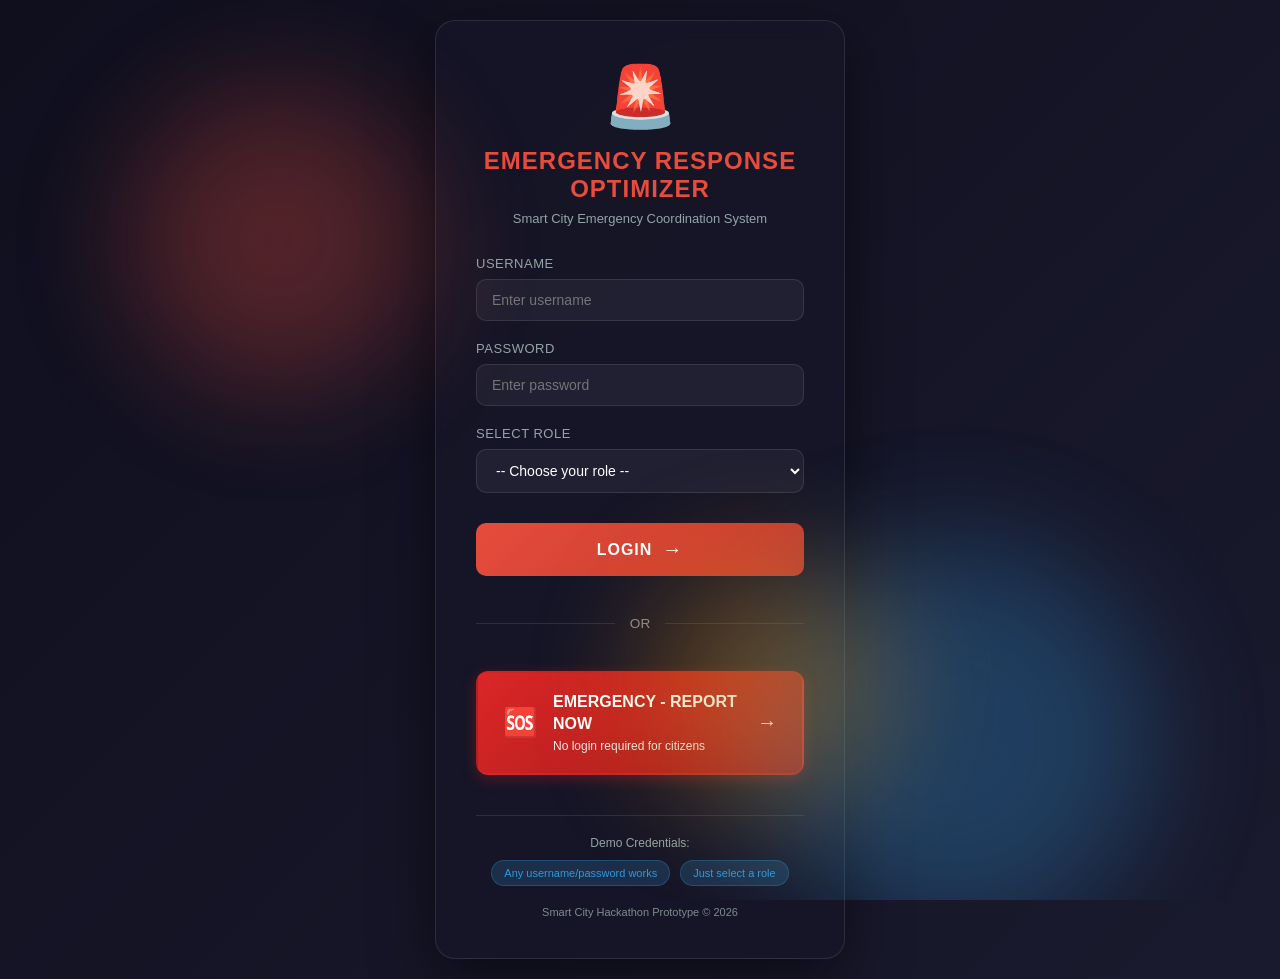
==== index.html @ ccbf9909 "Initial commit: Emergency Response Optimizer application" ====
<!DOCTYPE html>
<html lang="en">
<head>
    <meta charset="UTF-8">
    <meta name="viewport" content="width=device-width, initial-scale=1.0">
    <title>ERO - Login</title>
    <link rel="stylesheet" href="style.css">
</head>
<body class="login-page">
    <!-- Login Container -->
    <div class="login-container">
        <!-- Background Animation -->
        <div class="login-bg">
            <div class="animated-circle circle-1"></div>
            <div class="animated-circle circle-2"></div>
            <div class="animated-circle circle-3"></div>
        </div>

        <!-- Login Box -->
        <div class="login-box">
            <!-- Logo & Title -->
            <div class="login-header">
                <div class="login-logo">🚨</div>
                <h1>Emergency Response Optimizer</h1>
                <p class="login-subtitle">Smart City Emergency Coordination System</p>
            </div>

            <!-- Login Form -->
            <form id="loginForm" class="login-form">
                <!-- Username -->
                <div class="form-group">
                    <label for="username">Username</label>
                    <input 
                        type="text" 
                        id="username" 
                        name="username" 
                        placeholder="Enter username"
                        required
                    >
                </div>

                <!-- Password -->
                <div class="form-group">
                    <label for="password">Password</label>
                    <input 
                        type="password" 
                        id="password" 
                        name="password" 
                        placeholder="Enter password"
                        required
                    >
                </div>

                <!-- Role Selection -->
                <div class="form-group">
                    <label for="role">Select Role</label>
                    <select id="role" name="role" required>
                        <option value="">-- Choose your role --</option>
                        <option value="citizen">👤 Citizen</option>
                        <option value="ambulance">🚑 Ambulance Operator</option>
                        <option value="traffic">👮 Traffic Police</option>
                        <option value="hospital">🏥 Hospital Admin</option>
                        <option value="control">🎛️ Control Room Admin</option>
                    </select>
                </div>

                <!-- Login Button -->
                <button type="submit" class="login-btn">
                    <span>LOGIN</span>
                    <span class="login-arrow">→</span>
                </button>

                <!-- Emergency Access Button (No Login Required) -->
                <div class="emergency-access-divider">
                    <span>OR</span>
                </div>
                <a href="dashboard.html?citizen=true" class="emergency-access-btn">
                    <span class="emergency-icon">🆘</span>
                    <div class="emergency-text">
                        <strong>EMERGENCY - REPORT NOW</strong>
                        <small>No login required for citizens</small>
                    </div>
                    <span class="emergency-arrow">→</span>
                </a>

                <!-- Quick Login Hints -->
                <div class="login-hints">
                    <p class="hint-title">Demo Credentials:</p>
                    <div class="hints-grid">
                        <span class="hint-badge">Any username/password works</span>
                        <span class="hint-badge">Just select a role</span>
                    </div>
                </div>
            </form>

            <!-- Footer -->
            <div class="login-footer">
                <p>Smart City Hackathon Prototype © 2026</p>
            </div>
        </div>
    </div>

    <!-- Notification Toast -->
    <div id="notificationToast" class="notification-toast hidden"></div>

    <!-- Login Script -->
    <script>
        const API_BASE_URL = 'http://localhost:8080/api';
        
        // Login Form Handler
        document.getElementById('loginForm').addEventListener('submit', async function(e) {
            e.preventDefault();
            
            const username = document.getElementById('username').value.trim();
            const password = document.getElementById('password').value.trim();
            const role = document.getElementById('role').value;
            
            // Validation
            if (!username || !password || !role) {
                showNotification('Please fill all fields', true);
                return;
            }
            
            try {
                showNotification('Authenticating...', false);
                
                // Call backend login API
                const response = await fetch(`${API_BASE_URL}/auth/login`, {
                    method: 'POST',
                    headers: {
                        'Content-Type': 'application/json'
                    },
                    body: JSON.stringify({
                        username: username,
                        password: password
                    })
                });
                
                if (!response.ok) {
                    throw new Error('Invalid credentials');
                }
                
                const data = await response.json();
                
                // Extract user info from response
                const user = data.user || data;
                const token = data.token;
                
                // Verify role matches - convert frontend role to backend format
                const roleMap = {
                    'citizen': 'CITIZEN',
                    'ambulance': 'AMBULANCE',
                    'traffic': 'TRAFFIC',
                    'hospital': 'HOSPITAL',
                    'control': 'CONTROL'
                };
                
                const userRole = user.role || data.role;
                if (userRole !== roleMap[role]) {
                    showNotification(`Invalid role! This account is registered as ${userRole}`, true);
                    return;
                }
                
                // Store user data in localStorage
                const userData = {
                    username: username,
                    role: role,
                    token: token,
                    userId: user.id || data.userId,
                    fullName: user.fullName || user.full_name,
                    loginTime: new Date().toISOString()
                };
                
                localStorage.setItem('eroUser', JSON.stringify(userData));
                
                // Show success notification
                showNotification('Login successful! Redirecting...', false);
                
                // Redirect to dashboard after short delay
                setTimeout(() => {
                    window.location.href = 'dashboard.html';
                }, 1000);
                
            } catch (error) {
                console.error('Login failed:', error);
                showNotification('Login failed! Check your credentials and try again.', true);
            }
        });
        
        // Notification function
        function showNotification(message, isError = false) {
            const toast = document.getElementById('notificationToast');
            toast.textContent = message;
            toast.className = 'notification-toast';
            
            if (isError) {
                toast.classList.add('error');
            }
            
            toast.classList.remove('hidden');
            
            setTimeout(() => {
                toast.classList.add('hidden');
            }, 3000);
        }
        
        // Clear any existing session on page load
        window.addEventListener('load', () => {
            // Optional: clear previous session
            // localStorage.removeItem('eroUser');
        });
    </script>
</body>
</html>
---- style.css ----
/* ========================================
   EMERGENCY RESPONSE OPTIMIZER - STYLES
   Role-Based Dashboard System
   ======================================== */

/* ========================================
   GLOBAL STYLES
   ======================================== */

* {
    margin: 0;
    padding: 0;
    box-sizing: border-box;
}

body {
    font-family: 'Segoe UI', Tahoma, Geneva, Verdana, sans-serif;
    background: linear-gradient(135deg, #0f0f1e 0%, #1a1a2e 100%);
    color: #ffffff;
    overflow-x: hidden;
}

/* ========================================
   LOGIN PAGE STYLES
   ======================================== */

.login-page {
    display: flex;
    align-items: center;
    justify-content: center;
    min-height: 100vh;
    position: relative;
    overflow: hidden;
}

.login-container {
    width: 100%;
    max-width: 450px;
    padding: 20px;
    position: relative;
    z-index: 2;
}

/* Animated Background */
.login-bg {
    position: fixed;
    top: 0;
    left: 0;
    width: 100%;
    height: 100%;
    z-index: 1;
    overflow: hidden;
}

.animated-circle {
    position: absolute;
    border-radius: 50%;
    filter: blur(60px);
    opacity: 0.3;
    animation: float 15s infinite ease-in-out;
}

.circle-1 {
    width: 300px;
    height: 300px;
    background: #e74c3c;
    top: 10%;
    left: 10%;
    animation-delay: 0s;
}

.circle-2 {
    width: 400px;
    height: 400px;
    background: #3498db;
    top: 60%;
    right: 10%;
    animation-delay: 5s;
}

.circle-3 {
    width: 250px;
    height: 250px;
    background: #f39c12;
    bottom: 10%;
    left: 50%;
    animation-delay: 10s;
}

@keyframes float {
    0%, 100% {
        transform: translate(0, 0) scale(1);
    }
    33% {
        transform: translate(50px, -50px) scale(1.1);
    }
    66% {
        transform: translate(-30px, 30px) scale(0.9);
    }
}

/* Login Box */
.login-box {
    background: rgba(22, 22, 40, 0.95);
    border-radius: 20px;
    padding: 40px;
    box-shadow: 0 20px 60px rgba(0, 0, 0, 0.5);
    backdrop-filter: blur(10px);
    border: 1px solid rgba(255, 255, 255, 0.1);
}

.login-header {
    text-align: center;
    margin-bottom: 30px;
}

.login-logo {
    font-size: 60px;
    margin-bottom: 15px;
    animation: pulse 2s infinite;
}

@keyframes pulse {
    0%, 100% {
        transform: scale(1);
    }
    50% {
        transform: scale(1.1);
    }
}

.login-header h1 {
    font-size: 24px;
    color: #e74c3c;
    margin-bottom: 8px;
    text-transform: uppercase;
    letter-spacing: 1px;
}

.login-subtitle {
    font-size: 13px;
    color: #95a5a6;
    font-weight: 300;
}

/* Login Form */
.login-form {
    display: flex;
    flex-direction: column;
    gap: 20px;
}

.form-group {
    display: flex;
    flex-direction: column;
    gap: 8px;
}

.form-group label {
    font-size: 13px;
    color: #95a5a6;
    font-weight: 500;
    text-transform: uppercase;
    letter-spacing: 0.5px;
}

.form-group input,
.form-group select {
    width: 100%;
    padding: 12px 15px;
    background: rgba(255, 255, 255, 0.05);
    border: 1px solid rgba(255, 255, 255, 0.1);
    border-radius: 10px;
    color: #ffffff;
    font-size: 14px;
    transition: all 0.3s ease;
}

.form-group input:focus,
.form-group select:focus {
    outline: none;
    border-color: #3498db;
    background: rgba(52, 152, 219, 0.1);
}

.form-group select option {
    background: #1a1a2e;
    color: #ffffff;
}

/* Login Button */
.login-btn {
    width: 100%;
    padding: 15px;
    background: linear-gradient(135deg, #e74c3c 0%, #c0392b 100%);
    border: none;
    border-radius: 10px;
    color: white;
    font-size: 16px;
    font-weight: bold;
    text-transform: uppercase;
    letter-spacing: 1px;
    cursor: pointer;
    display: flex;
    align-items: center;
    justify-content: center;
    gap: 10px;
    transition: all 0.3s ease;
    margin-top: 10px;
}

.login-btn:hover {
    transform: translateY(-2px);
    box-shadow: 0 10px 30px rgba(231, 76, 60, 0.4);
}

.login-btn:active {
    transform: translateY(0);
}

/* Emergency Access Section */
.emergency-access-divider {
    display: flex;
    align-items: center;
    text-align: center;
    margin: 20px 0;
    color: rgba(255, 255, 255, 0.5);
    font-size: 0.85rem;
    font-weight: 500;
}

.emergency-access-divider::before,
.emergency-access-divider::after {
    content: '';
    flex: 1;
    border-bottom: 1px solid rgba(255, 255, 255, 0.1);
}

.emergency-access-divider span {
    padding: 0 15px;
}

.emergency-access-btn {
    display: flex;
    align-items: center;
    gap: 15px;
    width: 100%;
    padding: 18px 25px;
    background: linear-gradient(135deg, #dc2626, #991b1b);
    border: 2px solid rgba(220, 38, 38, 0.3);
    border-radius: 12px;
    color: white;
    text-decoration: none;
    font-weight: 600;
    transition: all 0.3s ease;
    cursor: pointer;
    box-shadow: 0 4px 15px rgba(220, 38, 38, 0.3);
    animation: pulse-glow 2s ease-in-out infinite;
}

.emergency-access-btn:hover {
    background: linear-gradient(135deg, #ef4444, #dc2626);
    transform: translateY(-2px);
    box-shadow: 0 6px 25px rgba(220, 38, 38, 0.5);
}

.emergency-access-btn .emergency-icon {
    font-size: 28px;
    animation: pulse 1.5s ease-in-out infinite;
}

.emergency-access-btn .emergency-text {
    flex: 1;
    text-align: left;
    line-height: 1.4;
}

.emergency-access-btn .emergency-text strong {
    display: block;
    font-size: 1rem;
    margin-bottom: 2px;
}

.emergency-access-btn .emergency-text small {
    display: block;
    font-size: 0.75rem;
    opacity: 0.9;
    font-weight: 400;
}

.emergency-access-btn .emergency-arrow {
    font-size: 20px;
    font-weight: bold;
    transition: transform 0.3s ease;
}

.emergency-access-btn:hover .emergency-arrow {
    transform: translateX(5px);
}

@keyframes pulse-glow {
    0%, 100% {
        box-shadow: 0 4px 15px rgba(220, 38, 38, 0.3);
    }
    50% {
        box-shadow: 0 4px 25px rgba(220, 38, 38, 0.6);
    }
}

@keyframes pulse {
    0%, 100% {
        transform: scale(1);
    }
    50% {
        transform: scale(1.1);
    }
}

.login-arrow {
    font-size: 20px;
    transition: transform 0.3s ease;
}

.login-btn:hover .login-arrow {
    transform: translateX(5px);
}

/* Login Hints */
.login-hints {
    margin-top: 20px;
    padding-top: 20px;
    border-top: 1px solid rgba(255, 255, 255, 0.1);
}

.hint-title {
    font-size: 12px;
    color: #95a5a6;
    margin-bottom: 10px;
    text-align: center;
}

.hints-grid {
    display: flex;
    gap: 10px;
    flex-wrap: wrap;
    justify-content: center;
}

.hint-badge {
    padding: 6px 12px;
    background: rgba(52, 152, 219, 0.2);
    border: 1px solid rgba(52, 152, 219, 0.3);
    border-radius: 20px;
    font-size: 11px;
    color: #3498db;
}

.login-footer {
    margin-top: 20px;
    text-align: center;
}

.login-footer p {
    font-size: 11px;
    color: #7f8c8d;
}

/* ========================================
   DASHBOARD PAGE STYLES
   ======================================== */

.dashboard-page {
    display: flex;
    flex-direction: column;
    height: 100vh;
    overflow: hidden;
}

/* Top Navigation */
.top-nav {
    background: rgba(22, 22, 40, 0.98);
    padding: 15px 30px;
    display: flex;
    justify-content: space-between;
    align-items: center;
    border-bottom: 2px solid #e74c3c;
    box-shadow: 0 4px 20px rgba(231, 76, 60, 0.3);
    z-index: 1000;
}

.nav-left {
    display: flex;
    align-items: center;
    gap: 15px;
}

.nav-logo {
    font-size: 28px;
}

.nav-title {
    font-size: 18px;
    font-weight: bold;
    color: #e74c3c;
    text-transform: uppercase;
    letter-spacing: 1px;
}

.nav-right {
    display: flex;
    align-items: center;
    gap: 15px;
}

.user-badge {
    padding: 8px 15px;
    background: rgba(52, 152, 219, 0.2);
    border: 1px solid rgba(52, 152, 219, 0.4);
    border-radius: 20px;
    font-size: 12px;
    color: #3498db;
    text-transform: uppercase;
    font-weight: bold;
}

.user-name {
    font-size: 14px;
    color: #ecf0f1;
}

.logout-btn {
    padding: 8px 20px;
    background: rgba(231, 76, 60, 0.2);
    border: 1px solid rgba(231, 76, 60, 0.4);
    border-radius: 8px;
    color: #e74c3c;
    font-size: 13px;
    font-weight: bold;
    cursor: pointer;
    transition: all 0.3s ease;
}

.logout-btn:hover {
    background: rgba(231, 76, 60, 0.3);
    transform: translateY(-2px);
}

/* Dashboard Container */
.dashboard-container {
    flex: 1;
    position: relative;
    overflow: hidden;
    display: flex;
}

/* Shared Map Section */
.dashboard-container > .map-section {
    flex: 1;
    position: relative;
    background: #2c3e50;
}

.role-dashboard {
    position: absolute;
    right: 0;
    top: 0;
    height: 100%;
    z-index: 10;
}

.role-dashboard.hidden {
    display: none;
}

.dashboard-layout {
    display: flex;
    height: 100%;
}

#map {
    width: 100%;
    height: 100%;
}

/* SOS Button */
.sos-button {
    position: absolute;
    bottom: 40px;
    left: 50%;
    transform: translateX(-50%);
    width: 200px;
    height: 80px;
    background: linear-gradient(135deg, #e74c3c 0%, #c0392b 100%);
    border: none;
    border-radius: 50px;
    cursor: pointer;
    display: flex;
    align-items: center;
    justify-content: center;
    gap: 10px;
    box-shadow: 0 10px 40px rgba(231, 76, 60, 0.6);
    transition: all 0.3s ease;
    z-index: 1000;
}

.sos-button:hover {
    transform: translateX(-50%) scale(1.05);
    box-shadow: 0 15px 50px rgba(231, 76, 60, 0.8);
}

.sos-button:active {
    transform: translateX(-50%) scale(0.98);
}

.sos-button.active {
    animation: pulseButton 1s infinite;
}

.sos-icon {
    font-size: 32px;
}

.sos-text {
    font-size: 18px;
    font-weight: bold;
    color: white;
    text-transform: uppercase;
    letter-spacing: 1px;
}

@keyframes pulseButton {
    0%, 100% {
        box-shadow: 0 10px 40px rgba(231, 76, 60, 0.6);
    }
    50% {
        box-shadow: 0 10px 60px rgba(231, 76, 60, 1);
    }
}

/* Side Panel */
.side-panel {
    width: 400px;
    background: rgba(22, 22, 40, 0.98);
    border-left: 2px solid #34495e;
    padding: 20px;
    overflow-y: auto;
    display: flex;
    flex-direction: column;
    gap: 20px;
}

.control-panel {
    width: 450px;
}

.panel-title {
    font-size: 22px;
    color: #3498db;
    margin-bottom: 10px;
    text-transform: uppercase;
    letter-spacing: 1px;
}

/* Info Box */
.info-box {
    padding: 15px;
    background: rgba(52, 152, 219, 0.1);
    border: 1px solid rgba(52, 152, 219, 0.3);
    border-radius: 10px;
}

.info-text {
    font-size: 13px;
    color: #95a5a6;
    line-height: 1.6;
}

/* Status Cards */
.status-card {
    padding: 18px;
    background: rgba(255, 255, 255, 0.05);
    border: 1px solid rgba(255, 255, 255, 0.1);
    border-radius: 12px;
    transition: all 0.3s ease;
}

.status-card:hover {
    background: rgba(255, 255, 255, 0.08);
}

.status-card h3 {
    font-size: 16px;
    color: #3498db;
    margin-bottom: 15px;
    display: flex;
    align-items: center;
    gap: 8px;
}

.status-card.emergency-active {
    background: rgba(231, 76, 60, 0.1);
    border: 2px solid rgba(231, 76, 60, 0.5);
    animation: glowCard 2s infinite;
}

.status-card.emergency-active h3 {
    color: #e74c3c;
}

@keyframes glowCard {
    0%, 100% {
        box-shadow: 0 0 10px rgba(231, 76, 60, 0.3);
    }
    50% {
        box-shadow: 0 0 20px rgba(231, 76, 60, 0.6);
    }
}

.status-card.alert-card {
    background: rgba(241, 196, 15, 0.1);
    border: 1px solid rgba(241, 196, 15, 0.4);
}

.status-card.alert-card h3 {
    color: #f39c12;
}

/* Status Items */
.status-item {
    display: flex;
    justify-content: space-between;
    align-items: center;
    padding: 10px 0;
    border-bottom: 1px solid rgba(255, 255, 255, 0.05);
}

.status-item:last-child {
    border-bottom: none;
}

.status-item .label {
    font-size: 12px;
    color: #95a5a6;
}

.status-item .value {
    font-size: 14px;
    color: #ecf0f1;
    font-weight: 500;
}

.status-item .value.highlight {
    color: #2ecc71;
    font-weight: bold;
}

.status-item .value.status-live {
    color: #3498db;
    animation: blink2 2s infinite;
}

@keyframes blink2 {
    0%, 100% { opacity: 1; }
    50% { opacity: 0.5; }
}

/* Statistics Grid */
.stats-grid {
    display: grid;
    grid-template-columns: repeat(2, 1fr);
    gap: 12px;
}

.stat-card-small {
    padding: 15px;
    background: rgba(52, 152, 219, 0.1);
    border: 1px solid rgba(52, 152, 219, 0.3);
    border-radius: 10px;
    display: flex;
    align-items: center;
    gap: 12px;
    transition: all 0.3s ease;
}

.stat-card-small:hover {
    background: rgba(52, 152, 219, 0.2);
    transform: translateY(-2px);
}

.stat-card-small .stat-icon {
    font-size: 28px;
}

.stat-data {
    display: flex;
    flex-direction: column;
}

.stat-card-small .stat-value {
    font-size: 24px;
    font-weight: bold;
    color: #3498db;
}

.stat-card-small .stat-label {
    font-size: 11px;
    color: #95a5a6;
    text-transform: uppercase;
}

/* Status Toggle (Ambulance) */
.status-toggle-card {
    padding: 18px;
    background: rgba(255, 255, 255, 0.05);
    border: 1px solid rgba(255, 255, 255, 0.1);
    border-radius: 12px;
}

.status-toggle-card h3 {
    font-size: 16px;
    color: #3498db;
    margin-bottom: 15px;
}

.toggle-container {
    display: flex;
    justify-content: center;
}

.status-toggle-btn {
    padding: 15px 30px;
    border: none;
    border-radius: 50px;
    font-size: 16px;
    font-weight: bold;
    display: flex;
    align-items: center;
    gap: 10px;
    cursor: pointer;
    transition: all 0.3s ease;
}

.status-toggle-btn.available {
    background: linear-gradient(135deg, #2ecc71 0%, #27ae60 100%);
    color: white;
}

.status-toggle-btn.busy {
    background: linear-gradient(135deg, #e74c3c 0%, #c0392b 100%);
    color: white;
}

.toggle-indicator {
    width: 12px;
    height: 12px;
    background: white;
    border-radius: 50%;
    animation: pulseIndicator 1.5s infinite;
}

@keyframes pulseIndicator {
    0%, 100% { opacity: 1; transform: scale(1); }
    50% { opacity: 0.7; transform: scale(1.2); }
}

/* Countdown Card */
.countdown-card {
    padding: 20px;
    background: linear-gradient(135deg, rgba(46, 204, 113, 0.2) 0%, rgba(39, 174, 96, 0.1) 100%);
    border: 2px solid rgba(46, 204, 113, 0.4);
    border-radius: 12px;
    text-align: center;
}

.countdown-label {
    font-size: 12px;
    color: #95a5a6;
    text-transform: uppercase;
    margin-bottom: 10px;
}

.countdown-timer {
    font-size: 36px;
    font-weight: bold;
    color: #2ecc71;
    font-family: 'Courier New', monospace;
}

/* Junction List */
.junction-list {
    display: flex;
    flex-direction: column;
    gap: 10px;
}

.junction-item {
    padding: 12px;
    background: rgba(255, 255, 255, 0.03);
    border-radius: 8px;
    display: flex;
    justify-content: space-between;
    align-items: center;
}

.junction-name {
    font-size: 13px;
    color: #ecf0f1;
}

.junction-eta {
    font-size: 13px;
    color: #3498db;
    font-weight: bold;
}

/* Acknowledge Button */
.acknowledge-btn {
    width: 100%;
    padding: 12px;
    margin-top: 15px;
    background: #f39c12;
    border: none;
    border-radius: 8px;
    color: white;
    font-weight: bold;
    cursor: pointer;
    transition: all 0.3s ease;
}

.acknowledge-btn:hover {
    background: #e67e22;
    transform: scale(1.02);
}

.corridor-status {
    margin-top: 15px;
    padding: 12px;
    background: rgba(46, 204, 113, 0.2);
    border-radius: 8px;
    text-align: center;
    color: #2ecc71;
    font-weight: bold;
    animation: fadeIn 0.5s ease;
}

@keyframes fadeIn {
    from { opacity: 0; transform: translateY(-10px); }
    to { opacity: 1; transform: translateY(0); }
}

/* Bed Counter */
.bed-counter {
    display: flex;
    align-items: center;
    justify-content: space-between;
    padding: 15px;
    background: rgba(52, 152, 219, 0.1);
    border-radius: 10px;
}

.bed-count-display {
    display: flex;
    flex-direction: column;
    align-items: center;
}

.bed-count {
    font-size: 36px;
    font-weight: bold;
    color: #3498db;
}

.bed-label {
    font-size: 11px;
    color: #95a5a6;
    text-transform: uppercase;
}

.bed-controls {
    display: flex;
    gap: 10px;
}

.bed-btn {
    width: 40px;
    height: 40px;
    background: rgba(52, 152, 219, 0.3);
    border: 1px solid rgba(52, 152, 219, 0.5);
    border-radius: 50%;
    color: #3498db;
    font-size: 20px;
    font-weight: bold;
    cursor: pointer;
    transition: all 0.3s ease;
}

.bed-btn:hover {
    background: rgba(52, 152, 219, 0.5);
    transform: scale(1.1);
}

/* Case List & Emergency List */
.case-list,
.emergency-list,
.alert-history {
    display: flex;
    flex-direction: column;
    gap: 10px;
    max-height: 200px;
    overflow-y: auto;
}

.case-item,
.emergency-item,
.alert-item {
    padding: 12px;
    background: rgba(255, 255, 255, 0.05);
    border-left: 3px solid #3498db;
    border-radius: 6px;
    font-size: 12px;
}

.case-item .case-id,
.emergency-item .emergency-id {
    font-weight: bold;
    color: #3498db;
    margin-bottom: 5px;
}

.case-item .case-time,
.alert-item .alert-time {
    color: #95a5a6;
    font-size: 10px;
}

.empty-state {
    font-size: 13px;
    color: #7f8c8d;
    text-align: center;
    padding: 20px;
}

/* Analytics Grid */
.analytics-grid {
    display: grid;
    grid-template-columns: repeat(2, 1fr);
    gap: 15px;
}

.analytics-item {
    padding: 15px;
    background: rgba(52, 152, 219, 0.1);
    border-radius: 8px;
    display: flex;
    flex-direction: column;
    align-items: center;
    text-align: center;
}

.analytics-label {
    font-size: 11px;
    color: #95a5a6;
    margin-bottom: 8px;
    text-transform: uppercase;
}

.analytics-value {
    font-size: 24px;
    font-weight: bold;
    color: #3498db;
}

/* Reset Button */
.reset-btn {
    width: 100%;
    padding: 15px;
    background: #34495e;
    border: none;
    border-radius: 10px;
    color: white;
    font-weight: bold;
    cursor: pointer;
    transition: all 0.3s ease;
    text-transform: uppercase;
    letter-spacing: 1px;
}

.reset-btn:hover {
    background: #2c3e50;
    transform: translateY(-2px);
    box-shadow: 0 5px 15px rgba(0, 0, 0, 0.3);
}

/* Notification Toast */
.notification-toast {
    position: fixed;
    top: 100px;
    right: 30px;
    background: rgba(46, 204, 113, 0.95);
    color: white;
    padding: 15px 25px;
    border-radius: 10px;
    box-shadow: 0 5px 20px rgba(0, 0, 0, 0.3);
    z-index: 10000;
    animation: slideInRight 0.5s ease;
    max-width: 300px;
    font-size: 14px;
}

.notification-toast.error {
    background: rgba(231, 76, 60, 0.95);
}

@keyframes slideInRight {
    from {
        transform: translateX(400px);
        opacity: 0;
    }
    to {
        transform: translateX(0);
        opacity: 1;
    }
}

/* Hidden Class */
.hidden {
    display: none !important;
}

/* Scrollbar Styling */
.side-panel::-webkit-scrollbar,
.case-list::-webkit-scrollbar,
.emergency-list::-webkit-scrollbar,
.alert-history::-webkit-scrollbar {
    width: 6px;
}

.side-panel::-webkit-scrollbar-track,
.case-list::-webkit-scrollbar-track,
.emergency-list::-webkit-scrollbar-track,
.alert-history::-webkit-scrollbar-track {
    background: rgba(255, 255, 255, 0.05);
}

.side-panel::-webkit-scrollbar-thumb,
.case-list::-webkit-scrollbar-thumb,
.emergency-list::-webkit-scrollbar-thumb,
.alert-history::-webkit-scrollbar-thumb {
    background: rgba(52, 152, 219, 0.5);
    border-radius: 10px;
}

.side-panel::-webkit-scrollbar-thumb:hover,
.case-list::-webkit-scrollbar-thumb:hover,
.emergency-list::-webkit-scrollbar-thumb:hover,
.alert-history::-webkit-scrollbar-thumb:hover {
    background: rgba(52, 152, 219, 0.8);
}

/* Responsive Design */
@media (max-width: 1200px) {
    .side-panel {
        width: 350px;
    }
    
    .control-panel {
        width: 400px;
    }
}

@media (max-width: 900px) {
    .dashboard-layout {
        flex-direction: column;
    }
    
    .side-panel,
    .control-panel {
        width: 100%;
        max-height: 50vh;
        border-left: none;
        border-top: 2px solid #34495e;
    }
    
    .map-section,
    .map-section.full-map {
        height: 50vh;
    }
}

@media (max-width: 600px) {
    .login-box {
        padding: 30px 20px;
    }
    
    .nav-title {
        display: none;
    }
    
    .sos-button {
        width: 150px;
        height: 60px;
    }
    
    .sos-text {
        font-size: 14px;
    }
    
    .sos-icon {
        font-size: 24px;
    }
}

/* ========================================
   NEW FEATURES STYLES
   ======================================== */

/* Language Selector */
.language-selector {
    padding: 6px 12px;
    background: rgba(52, 152, 219, 0.15);
    border: 1px solid rgba(52, 152, 219, 0.3);
    border-radius: 6px;
    color: #3498db;
    font-size: 13px;
    cursor: pointer;
    transition: all 0.3s ease;
}

.language-selector:hover {
    background: rgba(52, 152, 219, 0.25);
    border-color: rgba(52, 152, 219, 0.5);
}

.language-selector option {
    background: #1a1a2e;
    color: #ecf0f1;
}

/* Points Display */
.points-display {
    padding: 6px 16px;
    background: linear-gradient(135deg, #f39c12 0%, #e67e22 100%);
    border-radius: 20px;
    font-size: 13px;
    font-weight: bold;
    color: #fff;
    box-shadow: 0 2px 10px rgba(243, 156, 18, 0.3);
}

/* Notification Button */
.notification-btn {
    position: relative;
    padding: 8px 12px;
    background: rgba(155, 89, 182, 0.2);
    border: 1px solid rgba(155, 89, 182, 0.3);
    border-radius: 8px;
    font-size: 20px;
    color: #9b59b6;
    cursor: pointer;
    transition: all 0.3s ease;
}

.notification-btn:hover {
    background: rgba(155, 89, 182, 0.3);
    transform: translateY(-2px);
}

.notification-badge {
    position: absolute;
    top: -5px;
    right: -5px;
    background: #e74c3c;
    color: white;
    font-size: 10px;
    font-weight: bold;
    padding: 2px 6px;
    border-radius: 10px;
    min-width: 18px;
    text-align: center;
}

/* Notification Panel */
.notification-panel {
    position: fixed;
    top: 70px;
    right: 20px;
    width: 350px;
    max-height: 300px;
    background: rgba(22, 22, 40, 0.98);
    border: 1px solid rgba(155, 89, 182, 0.4);
    border-radius: 12px;
    box-shadow: 0 8px 32px rgba(0, 0, 0, 0.4);
    z-index: 100;
    overflow: hidden;
    transition: all 0.3s ease;
}

.notification-panel.hidden {
    display: none;
}

.notification-header {
    padding: 15px 20px;
    background: rgba(155, 89, 182, 0.2);
    border-bottom: 1px solid rgba(155, 89, 182, 0.3);
    display: flex;
    justify-content: space-between;
    align-items: center;
}

.notification-header h3 {
    font-size: 16px;
    color: #9b59b6;
    margin: 0;
}

.notification-header button {
    padding: 5px 10px;
    background: rgba(52, 152, 219, 0.2);
    border: 1px solid rgba(52, 152, 219, 0.3);
    border-radius: 6px;
    color: #3498db;
    font-size: 12px;
    cursor: pointer;
    transition: all 0.3s ease;
}

.notification-header button:hover {
    background: rgba(52, 152, 219, 0.3);
}

.notifications-list {
    max-height: 250px;
    overflow-y: auto;
    padding: 10px;
}

.no-notifications {
    padding: 30px 20px;
    text-align: center;
    color: #7f8c8d;
    font-size: 14px;
}

.notification-item {
    display: flex;
    align-items: flex-start;
    gap: 12px;
    padding: 12px 15px;
    margin-bottom: 10px;
    background: rgba(255, 255, 255, 0.05);
    border-left: 3px solid #3498db;
    border-radius: 8px;
    cursor: pointer;
    transition: all 0.3s ease;
}

.notification-item:hover {
    background: rgba(255, 255, 255, 0.08);
    transform: translateX(3px);
}

.notification-item.unread {
    background: rgba(52, 152, 219, 0.1);
    border-left-color: #e74c3c;
}

.notification-item.read {
    opacity: 0.6;
}

.notification-icon {
    font-size: 24px;
    flex-shrink: 0;
}

.notification-content {
    flex: 1;
    min-width: 0;
}

.notification-title {
    font-size: 14px;
    font-weight: 600;
    color: #ecf0f1;
    margin-bottom: 4px;
}

.notification-message {
    font-size: 13px;
    color: #ecf0f1;
    margin-bottom: 5px;
}

.notification-time {
    font-size: 11px;
    color: #7f8c8d;
}

/* Toast Notifications */
.toast-notification {
    position: fixed;
    top: 80px;
    right: 20px;
    max-width: 350px;
    padding: 15px 20px;
    background: rgba(22, 22, 40, 0.98);
    border: 1px solid rgba(46, 204, 113, 0.5);
    border-left: 4px solid #2ecc71;
    border-radius: 8px;
    box-shadow: 0 4px 20px rgba(0, 0, 0, 0.3);
    z-index: 1001;
    animation: slideIn 0.3s ease, slideOut 0.3s ease 2.7s;
}

.toast-notification.error {
    border-color: rgba(231, 76, 60, 0.5);
    border-left-color: #e74c3c;
}

.toast-notification.info {
    border-color: rgba(52, 152, 219, 0.5);
    border-left-color: #3498db;
}

@keyframes slideIn {
    from {
        transform: translateX(400px);
        opacity: 0;
    }
    to {
        transform: translateX(0);
        opacity: 1;
    }
}

@keyframes slideOut {
    from {
        transform: translateX(0);
        opacity: 1;
    }
    to {
        transform: translateX(400px);
        opacity: 0;
    }
}

/* Chatbot Styles */
.chatbot-float-btn {
    position: fixed;
    bottom: 30px;
    right: 30px;
    width: 60px;
    height: 60px;
    background: linear-gradient(135deg, #e74c3c 0%, #c0392b 100%);
    border: none;
    border-radius: 50%;
    font-size: 28px;
    color: white;
    cursor: pointer;
    box-shadow: 0 4px 20px rgba(231, 76, 60, 0.4);
    transition: all 0.3s ease;
    z-index: 998;
}

.chatbot-float-btn:hover {
    transform: scale(1.1);
    box-shadow: 0 6px 30px rgba(231, 76, 60, 0.6);
}

.chatbot-float-btn.hidden {
    display: none;
}

.chatbot-container {
    position: fixed;
    bottom: 100px;
    right: 30px;
    width: 380px;
    height: 500px;
    background: rgba(22, 22, 40, 0.98);
    border: 1px solid rgba(231, 76, 60, 0.4);
    border-radius: 15px;
    box-shadow: 0 8px 32px rgba(0, 0, 0, 0.4);
    display: flex;
    flex-direction: column;
    z-index: 999;
    overflow: hidden;
}

.chatbot-container.hidden {
    display: none;
}

.chatbot-header {
    padding: 15px 20px;
    background: linear-gradient(135deg, #e74c3c 0%, #c0392b 100%);
    color: white;
    display: flex;
    justify-content: space-between;
    align-items: center;
}

.chatbot-header h3 {
    font-size: 16px;
    margin: 0;
}

.chatbot-header button {
    background: none;
    border: none;
    color: white;
    font-size: 18px;
    cursor: pointer;
    padding: 0;
    width: 25px;
    height: 25px;
    display: flex;
    align-items: center;
    justify-content: center;
}

.chatbot-messages {
    flex: 1;
    padding: 20px;
    overflow-y: auto;
    display: flex;
    flex-direction: column;
    gap: 10px;
}

.chat-message {
    padding: 10px 15px;
    border-radius: 10px;
    max-width: 80%;
    word-wrap: break-word;
}

.chat-message.user {
    background: linear-gradient(135deg, #3498db 0%, #2980b9 100%);
    color: white;
    align-self: flex-end;
    margin-left: auto;
}

.chat-message.bot {
    background: rgba(255, 255, 255, 0.08);
    color: #ecf0f1;
    align-self: flex-start;
    border: 1px solid rgba(255, 255, 255, 0.1);
}

.chatbot-input {
    padding: 15px;
    background: rgba(255, 255, 255, 0.05);
    border-top: 1px solid rgba(255, 255, 255, 0.1);
    display: flex;
    gap: 10px;
}

.chatbot-input input {
    flex: 1;
    padding: 10px 15px;
    background: rgba(255, 255, 255, 0.08);
    border: 1px solid rgba(255, 255, 255, 0.1);
    border-radius: 8px;
    color: #ecf0f1;
    font-size: 14px;
}

.chatbot-input input:focus {
    outline: none;
    border-color: rgba(231, 76, 60, 0.5);
}

.chatbot-input button {
    padding: 10px 20px;
    background: linear-gradient(135deg, #e74c3c 0%, #c0392b 100%);
    border: none;
    border-radius: 8px;
    color: white;
    font-weight: bold;
    cursor: pointer;
    transition: all 0.3s ease;
}

.chatbot-input button:hover {
    transform: translateY(-2px);
    box-shadow: 0 4px 15px rgba(231, 76, 60, 0.4);
}

/* Leaderboard Styles */
.leaderboard-list {
    display: flex;
    flex-direction: column;
    gap: 10px;
    max-height: 300px;
    overflow-y: auto;
}

.leaderboard-entry {
    display: flex;
    align-items: center;
    justify-content: space-between;
    padding: 10px 15px;
    background: rgba(255, 255, 255, 0.05);
    border-radius: 8px;
    border-left: 3px solid #f39c12;
    transition: all 0.3s ease;
}

.leaderboard-entry:hover {
    background: rgba(255, 255, 255, 0.08);
    transform: translateX(5px);
}

.leaderboard-entry.rank-1 {
    border-left-color: #f1c40f;
    background: rgba(241, 196, 15, 0.1);
}

.leaderboard-entry.rank-2 {
    border-left-color: #95a5a6;
    background: rgba(149, 165, 166, 0.1);
}

.leaderboard-entry.rank-3 {
    border-left-color: #cd7f32;
    background: rgba(205, 127, 50, 0.1);
}

.leaderboard-rank {
    font-size: 18px;
    font-weight: bold;
    color: #f39c12;
    min-width: 30px;
}

.leaderboard-name {
    flex: 1;
    font-size: 14px;
    color: #ecf0f1;
    margin-left: 10px;
}

.leaderboard-points {
    font-size: 14px;
    font-weight: bold;
    color: #f39c12;
}

/* History Styles */
.history-list {
    display: flex;
    flex-direction: column;
    gap: 10px;
    max-height: 300px;
    overflow-y: auto;
}

.history-item {
    padding: 12px 15px;
    background: rgba(255, 255, 255, 0.05);
    border-left: 3px solid #3498db;
    border-radius: 8px;
    transition: all 0.3s ease;
}

.history-item:hover {
    background: rgba(255, 255, 255, 0.08);
    transform: translateX(5px);
}

.history-item.completed {
    border-left-color: #2ecc71;
}

.history-item.cancelled {
    border-left-color: #e74c3c;
}

.history-date {
    font-size: 11px;
    color: #7f8c8d;
    margin-bottom: 5px;
}

.history-details {
    font-size: 13px;
    color: #ecf0f1;
}

.history-status {
    display: inline-block;
    padding: 2px 8px;
    border-radius: 4px;
    font-size: 11px;
    font-weight: bold;
    margin-top: 5px;
}

.history-status.completed {
    background: rgba(46, 204, 113, 0.2);
    color: #2ecc71;
}

.history-status.cancelled {
    background: rgba(231, 76, 60, 0.2);
    color: #e74c3c;
}

/* Empty State */
.empty-state {
    text-align: center;
    color: #7f8c8d;
    font-size: 13px;
    padding: 20px;
}

/* Scrollbar Styling */
.notifications-list::-webkit-scrollbar,
.chatbot-messages::-webkit-scrollbar,
.leaderboard-list::-webkit-scrollbar,
.history-list::-webkit-scrollbar {
    width: 6px;
}

.notifications-list::-webkit-scrollbar-track,
.chatbot-messages::-webkit-scrollbar-track,
.leaderboard-list::-webkit-scrollbar-track,
.history-list::-webkit-scrollbar-track {
    background: rgba(255, 255, 255, 0.05);
    border-radius: 10px;
}

.notifications-list::-webkit-scrollbar-thumb,
.chatbot-messages::-webkit-scrollbar-thumb,
.leaderboard-list::-webkit-scrollbar-thumb,
.history-list::-webkit-scrollbar-thumb {
    background: rgba(231, 76, 60, 0.5);
    border-radius: 10px;
}

.notifications-list::-webkit-scrollbar-thumb:hover,
.chatbot-messages::-webkit-scrollbar-thumb:hover,
.leaderboard-list::-webkit-scrollbar-thumb:hover,
.history-list::-webkit-scrollbar-thumb:hover {
    background: rgba(231, 76, 60, 0.7);
}
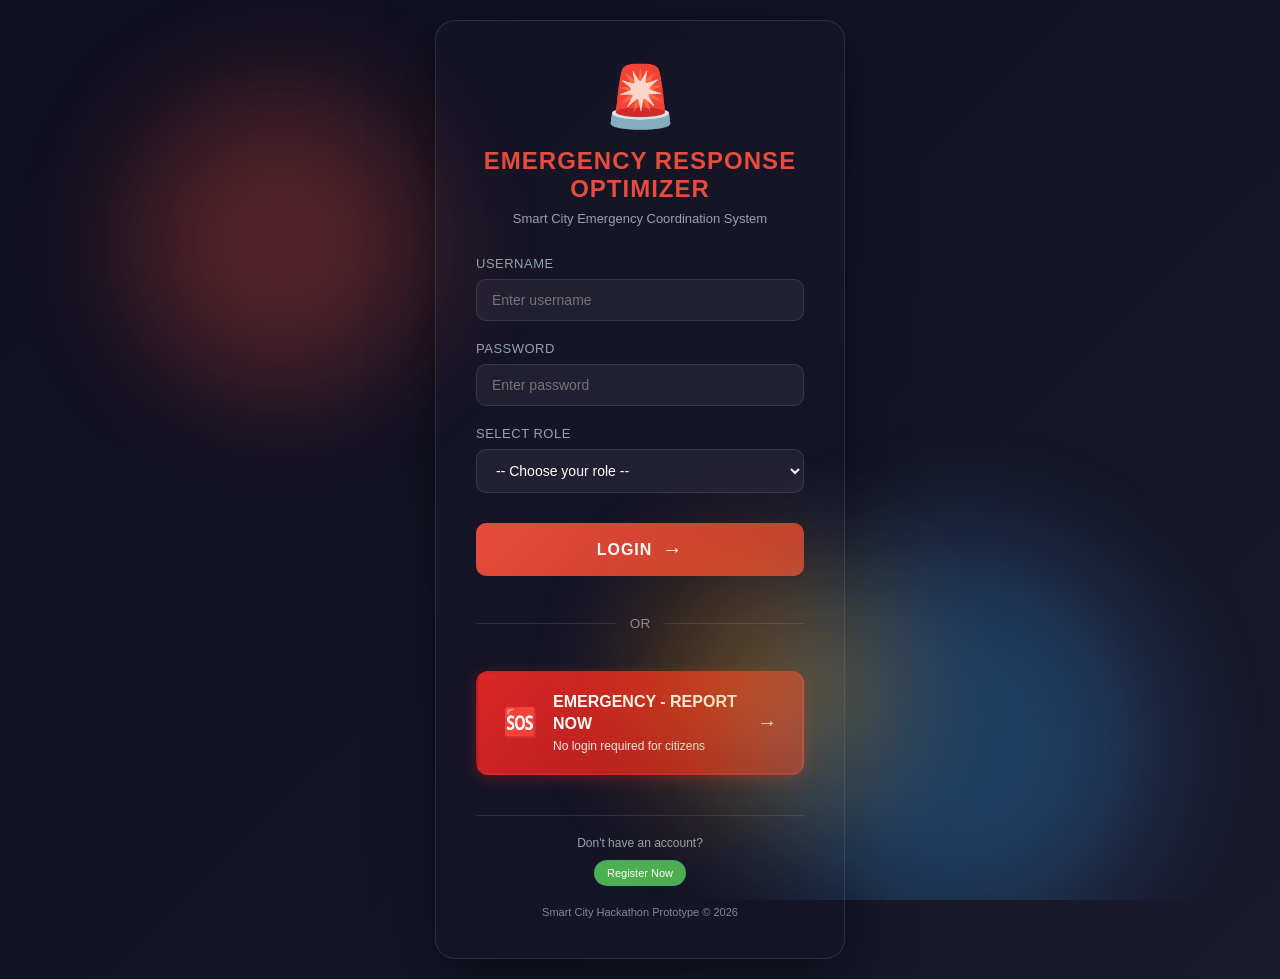
==== commit 6c4e101b: "Add registration functionality and fix role mapping" ====
--- a/index.html
+++ b/index.html
@@ -56,11 +56,11 @@
                     <label for="role">Select Role</label>
                     <select id="role" name="role" required>
                         <option value="">-- Choose your role --</option>
-                        <option value="citizen">👤 Citizen</option>
-                        <option value="ambulance">🚑 Ambulance Operator</option>
-                        <option value="traffic">👮 Traffic Police</option>
-                        <option value="hospital">🏥 Hospital Admin</option>
-                        <option value="control">🎛️ Control Room Admin</option>
+                        <option value="CITIZEN">👤 Citizen</option>
+                        <option value="AMBULANCE_DRIVER">🚑 Ambulance Driver</option>
+                        <option value="TRAFFIC_POLICE">👮 Traffic Police</option>
+                        <option value="HOSPITAL_STAFF">🏥 Hospital Staff</option>
+                        <option value="ADMIN">🎛️ Admin</option>
                     </select>
                 </div>
 
@@ -85,10 +85,9 @@
 
                 <!-- Quick Login Hints -->
                 <div class="login-hints">
-                    <p class="hint-title">Demo Credentials:</p>
+                    <p class="hint-title">Don't have an account?</p>
                     <div class="hints-grid">
-                        <span class="hint-badge">Any username/password works</span>
-                        <span class="hint-badge">Just select a role</span>
+                        <button type="button" onclick="showRegisterForm()" class="hint-badge" style="cursor: pointer; background: #4CAF50; color: white;">Register Now</button>
                     </div>
                 </div>
             </form>
@@ -105,7 +104,73 @@
 
     <!-- Login Script -->
     <script>
-        const API_BASE_URL = 'http://localhost:8080/api';
+        const API_BASE_URL = 'https://lifeline-qkav.onrender.com/api';
+        
+        // Show registration form
+        function showRegisterForm() {
+            const username = prompt('Enter username:');
+            if (!username) return;
+            
+            const password = prompt('Enter password:');
+            if (!password) return;
+            
+            const fullName = prompt('Enter full name:');
+            if (!fullName) return;
+            
+            const phone = prompt('Enter phone number:');
+            const email = prompt('Enter email (optional):') || '';
+            
+            const role = prompt('Enter role:\n1. ADMIN\n2. AMBULANCE_DRIVER\n3. HOSPITAL_STAFF\n4. TRAFFIC_POLICE\n5. CITIZEN\n\nEnter number (1-5):');
+            
+            const roleMap = {
+                '1': 'ADMIN',
+                '2': 'AMBULANCE_DRIVER', 
+                '3': 'HOSPITAL_STAFF',
+                '4': 'TRAFFIC_POLICE',
+                '5': 'CITIZEN'
+            };
+            
+            const selectedRole = roleMap[role];
+            if (!selectedRole) {
+                showNotification('Invalid role selection', true);
+                return;
+            }
+            
+            registerUser(username, password, fullName, phone, email, selectedRole);
+        }
+        
+        // Register new user
+        async function registerUser(username, password, fullName, phone, email, role) {
+            try {
+                showNotification('Creating account...', false);
+                
+                const response = await fetch(`${API_BASE_URL}/auth/register`, {
+                    method: 'POST',
+                    headers: {
+                        'Content-Type': 'application/json'
+                    },
+                    body: JSON.stringify({
+                        username: username,
+                        password: password,
+                        fullName: fullName,
+                        phone: phone,
+                        email: email,
+                        role: role
+                    })
+                });
+                
+                if (!response.ok) {
+                    const error = await response.json();
+                    throw new Error(error.error || 'Registration failed');
+                }
+                
+                showNotification('Registration successful! Please login.', false);
+                
+            } catch (error) {
+                console.error('Registration failed:', error);
+                showNotification('Registration failed: ' + error.message, true);
+            }
+        }
         
         // Login Form Handler
         document.getElementById('loginForm').addEventListener('submit', async function(e) {
@@ -146,17 +211,9 @@
                 const user = data.user || data;
                 const token = data.token;
                 
-                // Verify role matches - convert frontend role to backend format
-                const roleMap = {
-                    'citizen': 'CITIZEN',
-                    'ambulance': 'AMBULANCE',
-                    'traffic': 'TRAFFIC',
-                    'hospital': 'HOSPITAL',
-                    'control': 'CONTROL'
-                };
-                
+                // Verify role matches
                 const userRole = user.role || data.role;
-                if (userRole !== roleMap[role]) {
+                if (userRole !== role) {
                     showNotification(`Invalid role! This account is registered as ${userRole}`, true);
                     return;
                 }
